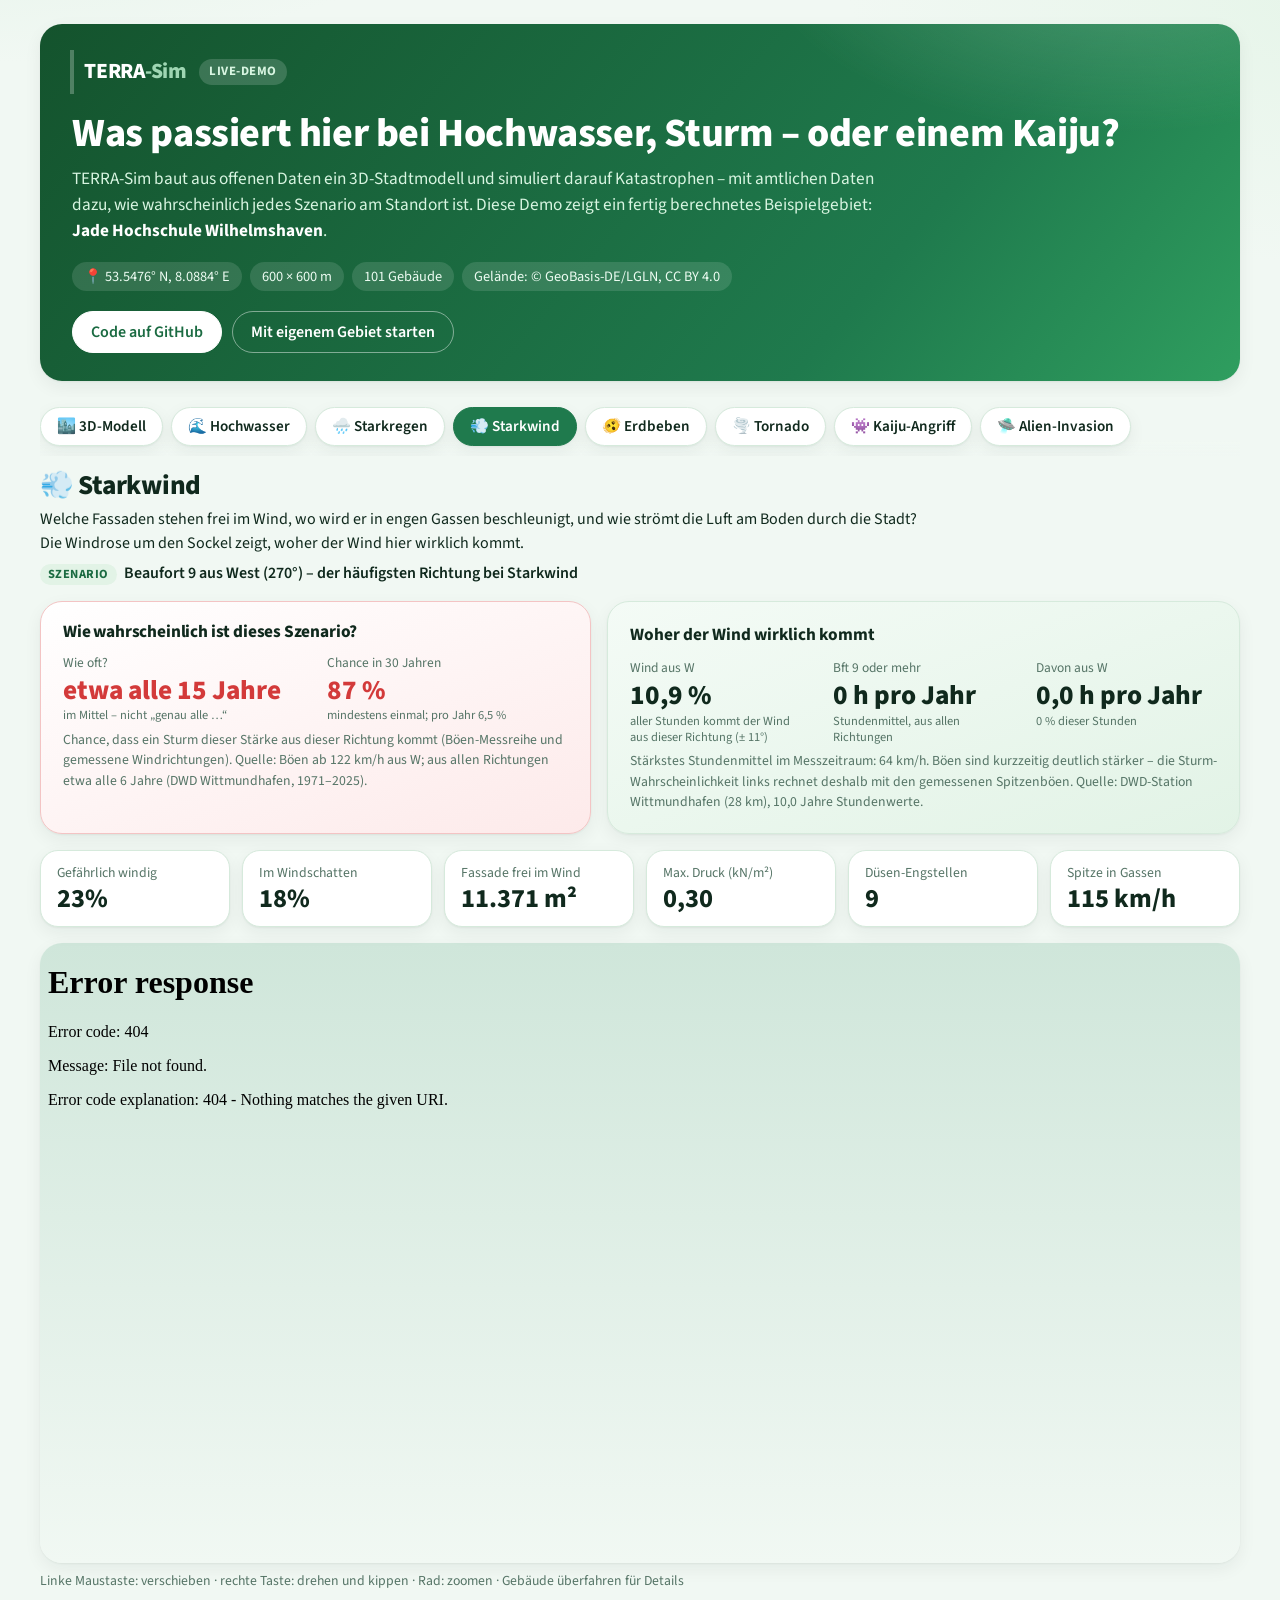
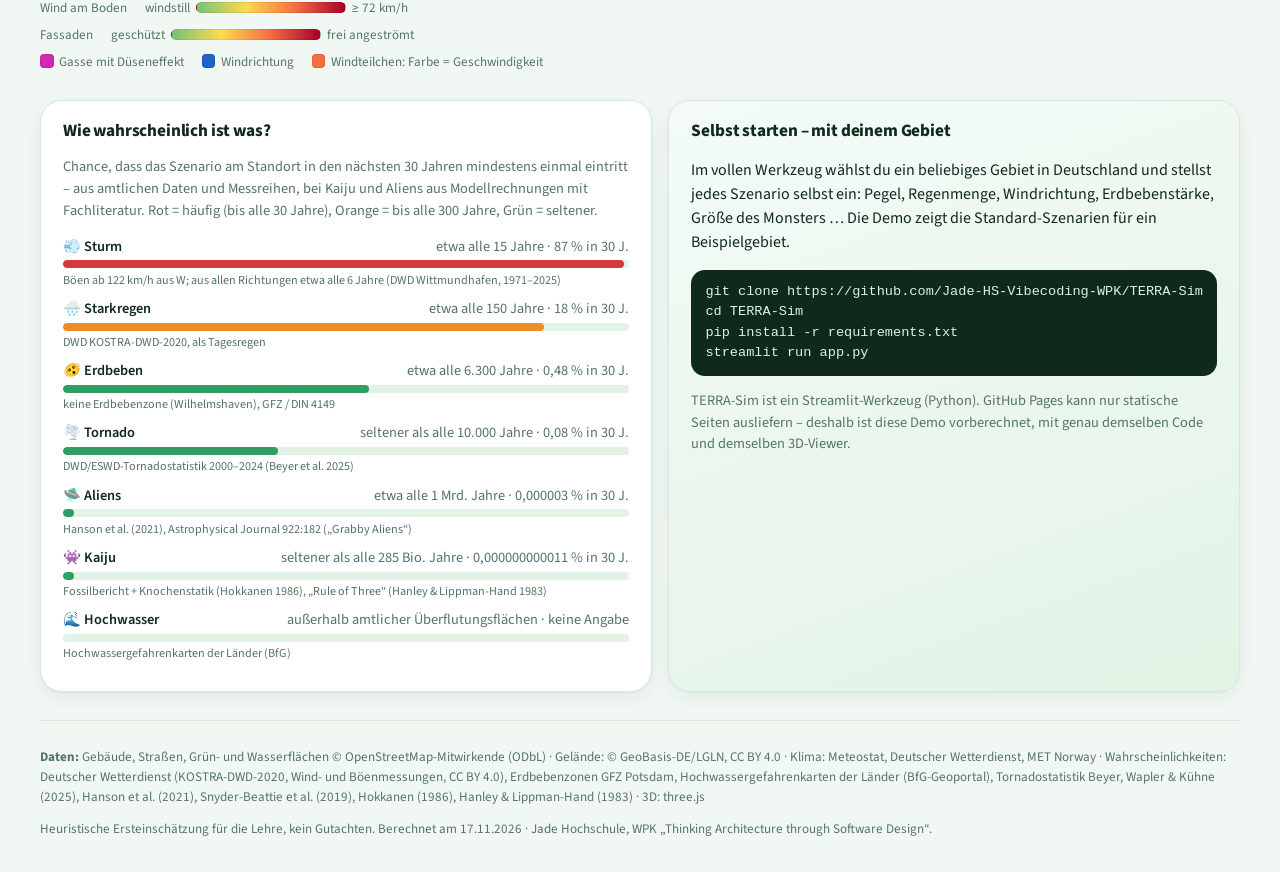
==== demo/index.html @ 520cebb0 "Live-Demo auf GitHub Pages GitHub Pages liefert nur statische Dateien aus, TERRA-Sim braucht Python." ====
<!doctype html>
<html lang="de">
<head>
  <meta charset="utf-8">
  <meta name="viewport" content="width=device-width, initial-scale=1">
  <title>TERRA-Sim · Live-Demo</title>
  <meta name="description" content="TERRA-Sim: 3D-Stadtmodell aus offenen Daten und Katastrophen-Analysen mit amtlichen Wahrscheinlichkeiten – Live-Demo mit einem fertig berechneten Beispielgebiet.">
  <link rel="icon" href="assets/icon.svg" type="image/svg+xml">
  <link rel="preconnect" href="https://fonts.googleapis.com">
  <link rel="preconnect" href="https://fonts.gstatic.com" crossorigin>
  <link href="https://fonts.googleapis.com/css2?family=Source+Sans+3:wght@400;600;700;800&display=swap" rel="stylesheet">
  <link rel="stylesheet" href="demo.css">
</head>
<body>
  <header class="hero">
    <div class="hero-top">
      <img src="assets/icon.svg" alt="" class="logo"><span class="brand">TERRA<span>-Sim</span></span>
      <span class="pill-live">Live-Demo</span>
    </div>
    <h1>Was passiert hier bei Hochwasser, Sturm – oder einem Kaiju?</h1>
    <p class="lead">TERRA-Sim baut aus offenen Daten ein 3D-Stadtmodell und simuliert darauf Katastrophen – mit
      amtlichen Daten dazu, wie wahrscheinlich jedes Szenario am Standort ist. Diese Demo zeigt ein fertig
      berechnetes Beispielgebiet: <b id="project-name">…</b>.</p>
    <div class="facts" id="project-facts"></div>
    <div class="hero-links">
      <a class="btn primary" href="https://github.com/Jade-HS-Vibecoding-WPK/TERRA-Sim">Code auf GitHub</a>
      <a class="btn" href="#selbst-starten">Mit eigenem Gebiet starten</a>
    </div>
  </header>

  <nav class="tabs" id="tabs" aria-label="Analysen"></nav>

  <main>
    <section class="intro">
      <h2 id="page-title">…</h2>
      <p id="page-text"></p>
      <p class="scenario"><span>Szenario</span> <b id="page-scenario"></b></p>
    </section>

    <section class="band" id="band"></section>

    <section class="kpis" id="kpis"></section>

    <section class="viewer-card">
      <iframe id="viewer" src="viewer/index.html" title="TERRA-Sim 3D-Ansicht" allow="fullscreen"></iframe>
      <p class="hint">Linke Maustaste: verschieben · rechte Taste: drehen und kippen · Rad: zoomen ·
        Gebäude überfahren für Details</p>
      <div id="legends"></div>
    </section>

    <section class="bottom">
      <article class="card">
        <h3>Wie wahrscheinlich ist was?</h3>
        <p class="muted">Chance, dass das Szenario am Standort in den nächsten 30 Jahren mindestens einmal eintritt –
          aus amtlichen Daten und Messreihen, bei Kaiju und Aliens aus Modellrechnungen mit Fachliteratur.
          Rot = häufig (bis alle 30 Jahre), Orange = bis alle 300 Jahre, Grün = seltener.</p>
        <div id="ranking"></div>
      </article>
      <article class="card mint" id="selbst-starten">
        <h3>Selbst starten – mit deinem Gebiet</h3>
        <p>Im vollen Werkzeug wählst du ein beliebiges Gebiet in Deutschland und stellst jedes Szenario selbst ein:
          Pegel, Regenmenge, Windrichtung, Erdbebenstärke, Größe des Monsters … Die Demo zeigt die
          Standard-Szenarien für ein Beispielgebiet.</p>
        <pre><code>git clone https://github.com/Jade-HS-Vibecoding-WPK/TERRA-Sim
cd TERRA-Sim
pip install -r requirements.txt
streamlit run app.py</code></pre>
        <p class="muted">TERRA-Sim ist ein Streamlit-Werkzeug (Python). GitHub Pages kann nur statische Seiten
          ausliefern – deshalb ist diese Demo vorberechnet, mit genau demselben Code und demselben 3D-Viewer.</p>
      </article>
    </section>
  </main>

  <footer>
    <p><b>Daten:</b> Gebäude, Straßen, Grün- und Wasserflächen © OpenStreetMap-Mitwirkende (ODbL) ·
      Gelände: <span id="terrain-source"></span> · Klima: <span id="climate-source"></span> ·
      Wahrscheinlichkeiten: Deutscher Wetterdienst (KOSTRA-DWD-2020, Wind- und Böenmessungen, CC BY 4.0),
      Erdbebenzonen GFZ Potsdam, Hochwassergefahrenkarten der Länder (BfG-Geoportal), Tornadostatistik
      Beyer, Wapler &amp; Kühne (2025), Hanson et al. (2021), Snyder-Beattie et al. (2019), Hokkanen (1986),
      Hanley &amp; Lippman-Hand (1983) · 3D: three.js</p>
    <p>Heuristische Ersteinschätzung für die Lehre, kein Gutachten. Berechnet am <span id="built"></span> ·
      Jade Hochschule, WPK „Thinking Architecture through Software Design“.</p>
  </footer>

  <script src="demo.js"></script>
</body>
</html>
---- demo/demo.css ----
/* TERRA-Sim Live-Demo – gleiche Farben und Formen wie die App (assets/style.css):
   Grün = Normalzustand, Orange = Warnung, Rot = Gefahr. */

:root {
  --g-900: #10291d;
  --g-800: #14532d;
  --g-700: #1b6b42;
  --g-600: #1f7a4d;
  --g-500: #2f9e5f;
  --g-300: #9fd6b3;
  --g-200: #c8eacf;
  --g-100: #e2f3e6;
  --g-50: #f1f8f3;
  --card: #ffffff;
  --line: #d6eadc;
  --muted: #557466;
  --warn: #9a6400;
  --warn-bg: #fff3d6;
  --warn-line: #f3dca0;
  --risk: #d33a3a;
  --risk-bg: #fdeaea;
  --risk-line: #f3c4c4;
  --radius: 22px;
  --shadow: 0 1px 2px rgba(16, 41, 29, .05), 0 6px 18px rgba(16, 41, 29, .06);
}

* { box-sizing: border-box; }

body {
  margin: 0;
  font-family: "Source Sans 3", "Source Sans Pro", system-ui, sans-serif;
  color: var(--g-900);
  background:
    radial-gradient(1100px 520px at -5% -10%, #dcf0e2 0%, transparent 60%),
    radial-gradient(900px 480px at 105% 0%, #e6f5e9 0%, transparent 55%),
    var(--g-50);
  line-height: 1.5;
}

a { color: var(--g-600); }
h1, h2, h3 { letter-spacing: -0.01em; line-height: 1.2; }

/* ------------------------------------------------------------ Kopf */
.hero {
  max-width: 1200px;
  margin: 24px auto 0;
  padding: 28px 32px;
  border-radius: var(--radius);
  color: #ecfbf1;
  background:
    radial-gradient(600px 300px at 90% -20%, rgba(159, 214, 179, .35), transparent 60%),
    linear-gradient(130deg, var(--g-800) 0%, var(--g-600) 70%, var(--g-500) 100%);
  box-shadow: var(--shadow);
}
.hero-top { display: flex; align-items: center; gap: 12px; }
.logo { height: 40px; border-radius: 10px; box-shadow: 0 0 0 2px rgba(255, 255, 255, .25); }
.brand { font-size: 1.35rem; font-weight: 800; color: #fff; letter-spacing: -.01em; }
.brand span { color: var(--g-300); }
.pill-live {
  font-size: .8rem; font-weight: 700; letter-spacing: .04em; text-transform: uppercase;
  padding: 3px 10px; border-radius: 999px; background: rgba(255, 255, 255, .16); color: #d8f5e1;
}
.hero h1 { font-size: clamp(1.6rem, 3.6vw, 2.5rem); font-weight: 800; margin: 18px 0 8px; color: #fff; }
.lead { max-width: 820px; margin: 0; color: #d8f5e1; font-size: 1.08rem; }
.lead b { color: #fff; }
.facts { display: flex; flex-wrap: wrap; gap: 8px; margin: 18px 0 0; }
.facts span {
  font-size: .9rem; padding: 4px 12px; border-radius: 999px;
  background: rgba(255, 255, 255, .12); color: #ecfbf1;
}
.hero-links { display: flex; flex-wrap: wrap; gap: 10px; margin-top: 20px; }
.btn {
  display: inline-block; padding: 8px 18px; border-radius: 999px; text-decoration: none; font-weight: 600;
  color: #fff; border: 1px solid rgba(255, 255, 255, .45);
}
.btn.primary { background: #fff; color: var(--g-700); border-color: #fff; }
.btn:hover { border-color: #fff; }

/* ------------------------------------------------------------ Reiter */
.tabs {
  position: sticky; top: 0; z-index: 5;
  max-width: 1200px; margin: 16px auto 0; padding: 10px 0;
  display: flex; gap: 8px; overflow-x: auto; scrollbar-width: thin;
  background: linear-gradient(var(--g-50) 75%, transparent);
}
.tabs button {
  flex: 0 0 auto; font: inherit; font-weight: 600; font-size: .95rem; cursor: pointer;
  padding: 7px 16px; border-radius: 999px; border: 1px solid var(--line);
  background: var(--card); color: var(--g-900); box-shadow: var(--shadow);
}
.tabs button:hover { border-color: var(--g-500); }
.tabs button.on { background: var(--g-600); border-color: var(--g-600); color: #fff; }

/* ------------------------------------------------------------ Inhalt */
main { max-width: 1200px; margin: 0 auto; }
.intro h2 { font-size: 1.7rem; font-weight: 800; margin: 14px 0 4px; }
.intro p { margin: 0 0 6px; max-width: 900px; }
.scenario { color: var(--muted); }
.scenario span {
  display: inline-block; font-size: .78rem; font-weight: 700; text-transform: uppercase; letter-spacing: .04em;
  padding: 1px 8px; border-radius: 999px; background: var(--g-100); color: var(--g-700); margin-right: 4px;
}
.scenario b { color: var(--g-900); font-weight: 600; }

.card {
  background: var(--card); border: 1px solid var(--line); border-radius: var(--radius);
  box-shadow: var(--shadow); padding: 20px 22px;
}
.card h3 { margin: 0 0 10px; font-size: 1.08rem; font-weight: 750; }
.card.mint { background: linear-gradient(160deg, #f4fbf6 0%, var(--g-100) 100%); }
.card.warn { background: linear-gradient(160deg, #fff 0%, var(--warn-bg) 100%); border-color: var(--warn-line); }
.card.risk { background: linear-gradient(160deg, #fff 0%, var(--risk-bg) 100%); border-color: var(--risk-line); }
.muted { color: var(--muted); font-size: .9rem; }

.band { display: grid; grid-template-columns: 1fr 1.15fr; gap: 16px; margin-top: 16px; }
.band:empty { display: none; }
.band .card:only-child { grid-column: 1 / -1; }
.side-title { font-weight: 750; font-size: 1.08rem; margin: 0 0 10px; }
.side-note { color: var(--muted); font-size: .86rem; margin: 6px 0 0; }

/* große Kennzahlen (wie views.common.facts_html) */
.terra-facts { display: grid; grid-template-columns: repeat(auto-fit, minmax(150px, 1fr));
  gap: .8rem 1.4rem; margin: .15rem 0 .35rem; }
.terra-fact .lbl { font-size: .84rem; color: var(--muted); }
.terra-fact .val { font-size: 1.7rem; font-weight: 800; line-height: 1.15; color: var(--g-900);
  margin: .12rem 0 .1rem; overflow-wrap: break-word; }
.terra-fact .note { font-size: .78rem; color: var(--muted); line-height: 1.3; }
.card.warn .terra-fact .val { color: var(--warn); }
.card.risk .terra-fact .val { color: var(--risk); }

.kpis { display: grid; grid-template-columns: repeat(auto-fit, minmax(170px, 1fr)); gap: 12px; margin-top: 16px; }
.kpi {
  background: var(--card); border: 1px solid var(--line); border-radius: 18px; box-shadow: var(--shadow);
  padding: 12px 16px;
}
.kpi .lbl { font-size: .86rem; color: var(--muted); }
.kpi .val { font-size: 1.65rem; font-weight: 750; line-height: 1.15; overflow-wrap: break-word; }

.viewer-card { margin-top: 16px; }
#viewer {
  display: block; width: 100%; height: 620px; border: 0; border-radius: var(--radius);
  box-shadow: var(--shadow); background: linear-gradient(#cfe6da, #f1f8f3);
}
.hint { color: var(--muted); font-size: .86rem; margin: 8px 0 0; }

/* Legenden (wie views.common.legend_*) */
.terra-legend { display: flex; flex-wrap: wrap; align-items: center; gap: .4rem 1.1rem;
  font-size: .82rem; color: var(--muted); margin-top: .45rem; }
.terra-legend .swatch { display: inline-block; width: .85rem; height: .85rem; border-radius: 4px;
  margin-right: .35rem; vertical-align: -.12rem; border: 1px solid rgba(0, 0, 0, .1); }
.terra-legend .ramp { display: inline-block; width: 150px; height: .7rem; border-radius: 999px;
  vertical-align: -.08rem; margin: 0 .4rem; border: 1px solid rgba(0, 0, 0, .08); }

.bottom { display: grid; grid-template-columns: 1.3fr 1fr; gap: 16px; margin: 28px 0 0; }
pre {
  background: var(--g-900); color: #d8f5e1; border-radius: 14px; padding: 12px 14px;
  font-size: .85rem; overflow-x: auto;
}

/* Wahrscheinlichkeits-Balken */
.terra-prob { display: grid; grid-template-columns: 1fr auto; gap: .2rem .6rem; align-items: center;
  font-size: .9rem; margin: .5rem 0; }
.terra-prob .bar { grid-column: 1 / -1; height: .5rem; border-radius: 999px; background: var(--g-100);
  overflow: hidden; }
.terra-prob .bar span { display: block; height: 100%; border-radius: 999px; }
.terra-prob .label { font-weight: 600; }
.terra-prob .value { color: var(--muted); font-variant-numeric: tabular-nums; text-align: right; }
.terra-prob .note { grid-column: 1 / -1; color: var(--muted); font-size: .76rem; }

footer {
  max-width: 1200px; margin: 28px auto 32px; color: var(--muted); font-size: .82rem;
  border-top: 1px solid var(--line); padding-top: 14px;
}

/* ------------------------------------------------------------ Schmale Bildschirme */
@media (max-width: 1248px) {
  .hero, .tabs, main, footer { margin-left: 16px; margin-right: 16px; }
}
@media (max-width: 820px) {
  .hero { padding: 22px 20px; }
  .band, .bottom { grid-template-columns: 1fr; }
  #viewer { height: 440px; }
  .terra-fact .val { font-size: 1.45rem; }
}
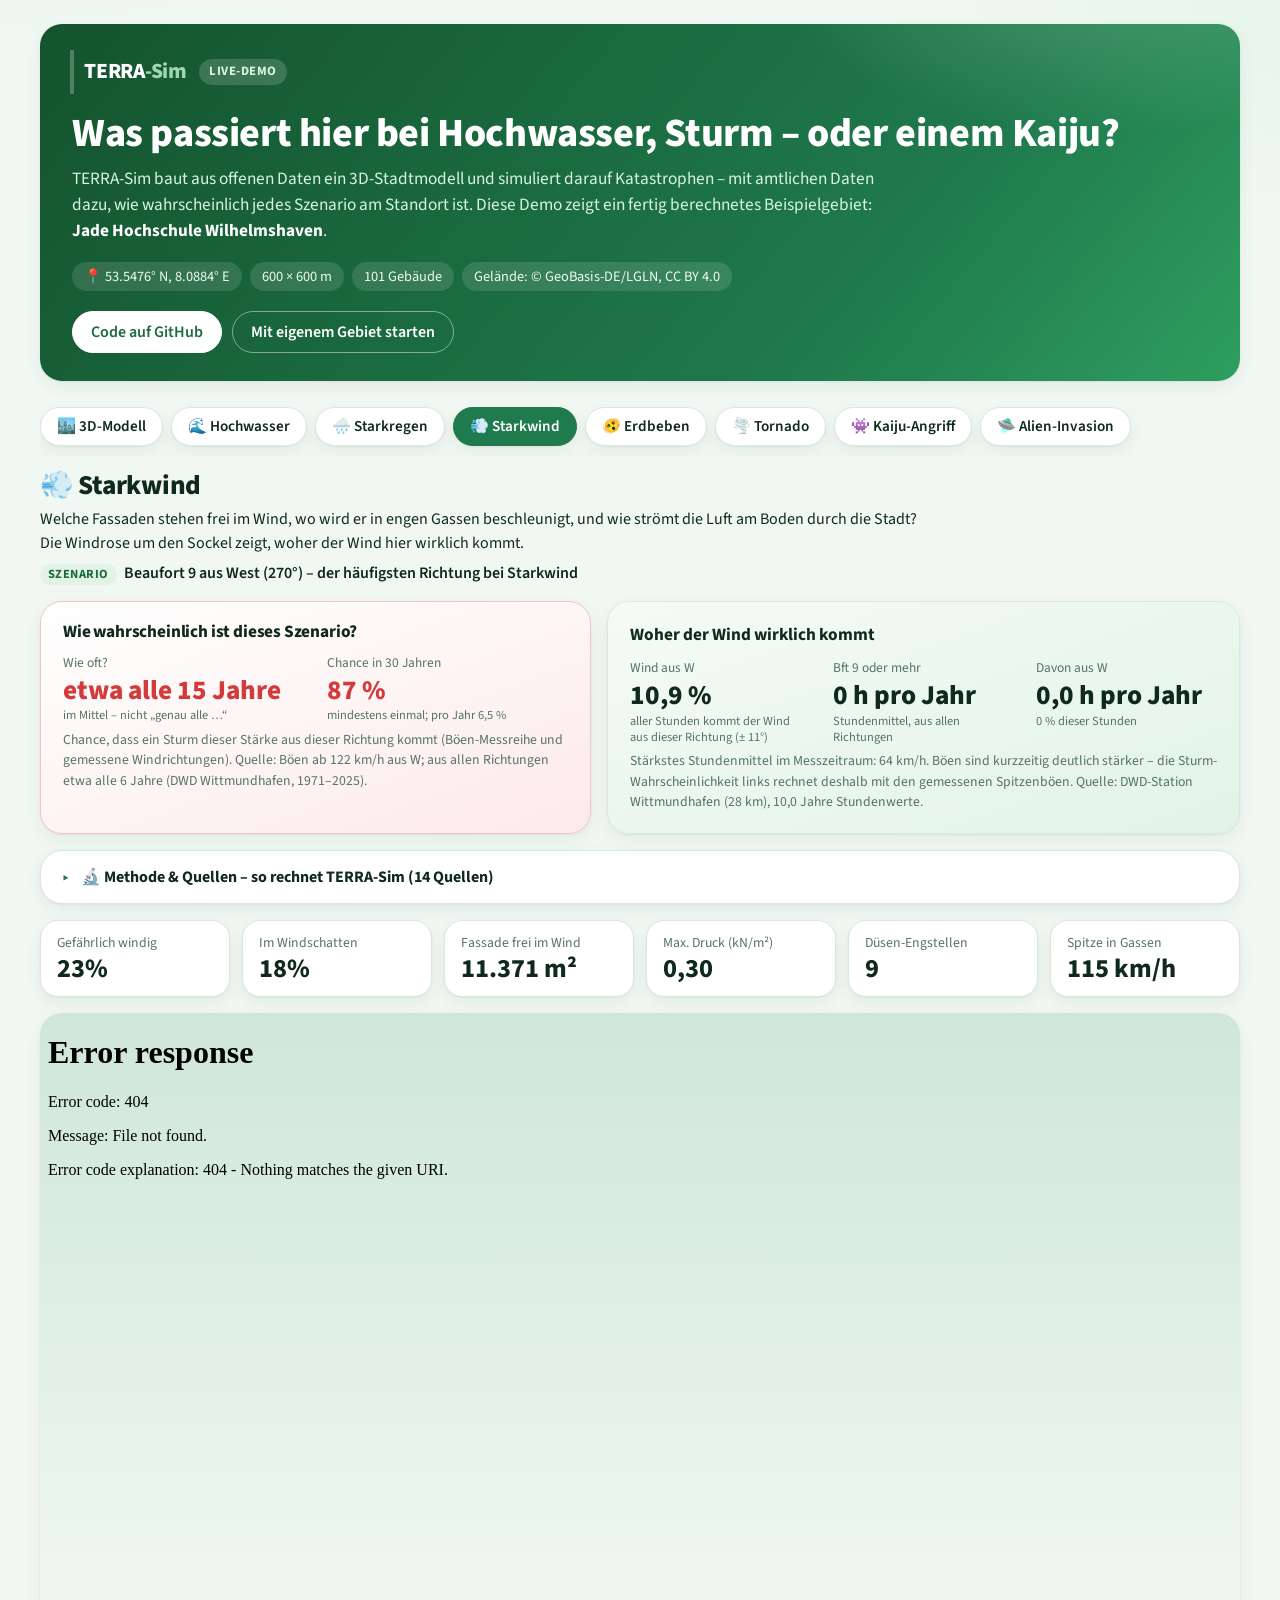
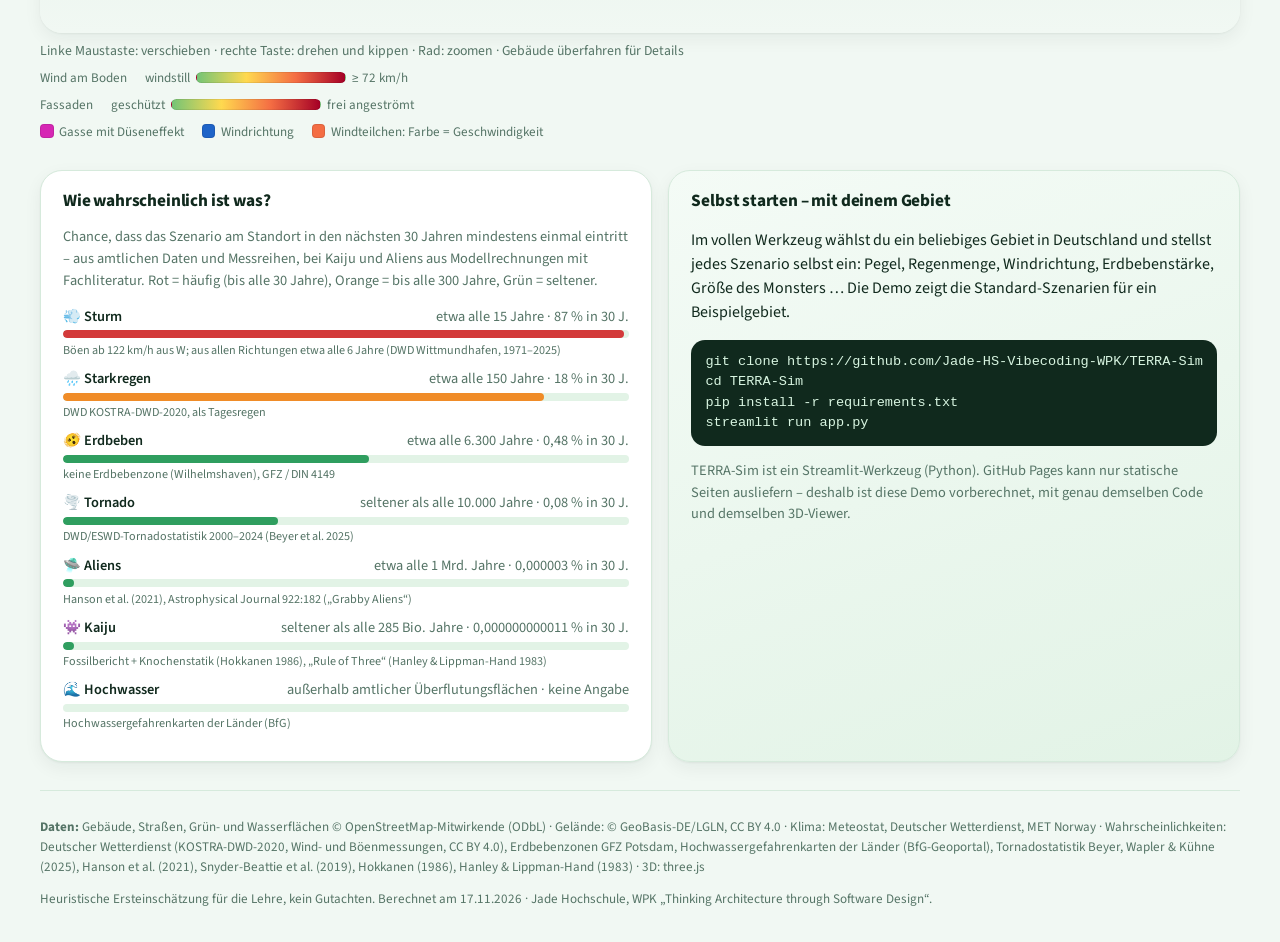
==== commit f3e6f3c3: "Methoden & Quellen: Rechenwege mit Formeln und 48 Quellen Jede Analyse legt ihren Rechenweg offen – " ====
--- a/demo/index.html
+++ b/demo/index.html
@@ -9,6 +9,8 @@
   <link rel="preconnect" href="https://fonts.googleapis.com">
   <link rel="preconnect" href="https://fonts.gstatic.com" crossorigin>
   <link href="https://fonts.googleapis.com/css2?family=Source+Sans+3:wght@400;600;700;800&display=swap" rel="stylesheet">
+  <link rel="stylesheet" href="https://cdn.jsdelivr.net/npm/katex@0.16.11/dist/katex.min.css">
+  <script defer src="https://cdn.jsdelivr.net/npm/katex@0.16.11/dist/katex.min.js"></script>
   <link rel="stylesheet" href="demo.css">
 </head>
 <body>
@@ -38,6 +40,8 @@
     </section>
 
     <section class="band" id="band"></section>
+
+    <details class="card method" id="method"></details>
 
     <section class="kpis" id="kpis"></section>
 
--- a/demo/demo.css
+++ b/demo/demo.css
@@ -118,6 +118,21 @@
 .side-title { font-weight: 750; font-size: 1.08rem; margin: 0 0 10px; }
 .side-note { color: var(--muted); font-size: .86rem; margin: 6px 0 0; }
 
+/* Methode & Quellen */
+.method { margin-top: 16px; padding: 0; }
+.method summary { cursor: pointer; padding: 14px 22px; font-weight: 700; list-style: none; }
+.method summary::-webkit-details-marker { display: none; }
+.method summary::before { content: "▸"; display: inline-block; width: 1.1em; color: var(--g-600); }
+.method[open] summary::before { content: "▾"; }
+.method .body { padding: 0 22px 18px; }
+.method h4 { margin: 14px 0 6px; font-size: .95rem; }
+.method ol, .method ul { margin: 0; padding-left: 1.3rem; }
+.method li { margin: .3rem 0; }
+.method .formula { overflow-x: auto; padding: 4px 0 8px; }
+.method .refs a { font-size: .85rem; text-decoration: none; }
+.method code { background: var(--g-100); border-radius: 5px; padding: 0 4px; font-size: .88em; }
+.method .sources li { font-size: .88rem; color: var(--muted); }
+
 /* große Kennzahlen (wie views.common.facts_html) */
 .terra-facts { display: grid; grid-template-columns: repeat(auto-fit, minmax(150px, 1fr));
   gap: .8rem 1.4rem; margin: .15rem 0 .35rem; }
